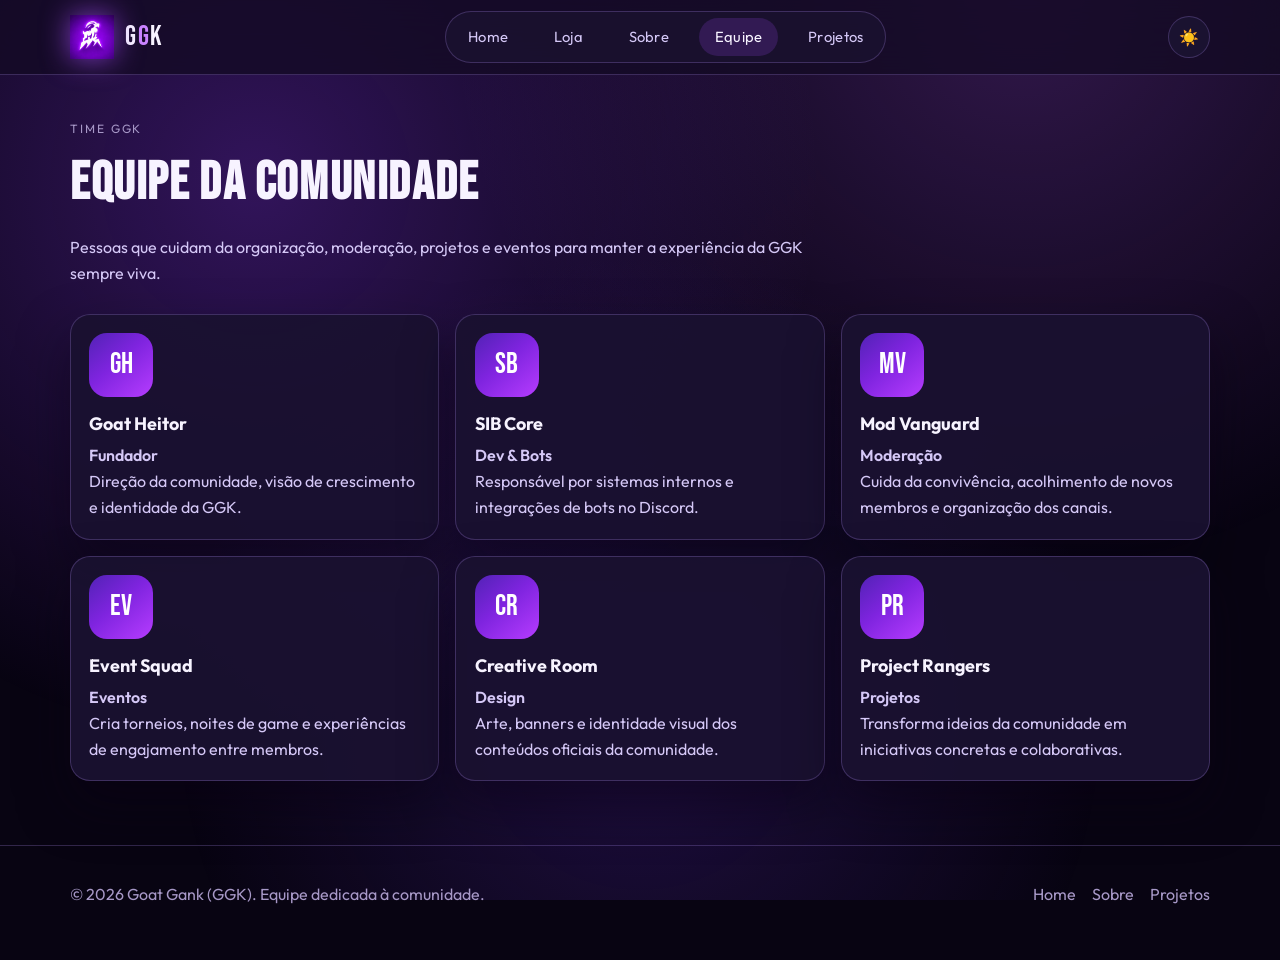
==== equipe.html @ 5a9c979f "Add files via upload" ====
<!doctype html>
<html lang="pt-BR">
  <head>
    <meta charset="UTF-8" />
    <meta name="viewport" content="width=device-width, initial-scale=1.0" />
    <title>Equipe GGK | Liderança e Staff</title>
    <meta name="description" content="Conheça a equipe da Goat Gank e quem mantém a comunidade ativa." />
    <link rel="stylesheet" href="assets/css/styles.css" />
  </head>
  <body>
    <header class="site-header">
      <div class="container top-nav">
        <a class="brand" href="index.html" aria-label="Goat Gank">
          <img class="brand-logo" src="assets/img/ggk-logo.png" alt="Logo GGK" />
          <span class="brand-text">G<span>G</span>K</span>
        </a>
        <nav class="nav-links" aria-label="Navegação principal">
          <a data-nav href="index.html">Home</a>
          <a data-nav href="loja.html">Loja</a>
          <a data-nav href="sobre.html">Sobre</a>
          <a data-nav href="equipe.html">Equipe</a>
          <a data-nav href="projetos.html">Projetos</a>
        </nav>
        <div class="header-actions">
          <button class="theme-toggle" type="button" data-theme-toggle aria-label="Alternar tema"></button>
          <button
            class="menu-toggle"
            type="button"
            data-menu-toggle
            aria-label="Abrir menu"
            aria-expanded="false"
          >
            ☰
          </button>
        </div>
      </div>
      <nav class="container mobile-nav" data-mobile-nav aria-label="Navegação mobile">
        <a data-nav href="index.html">Home</a>
        <a data-nav href="loja.html">Loja</a>
        <a data-nav href="sobre.html">Sobre</a>
        <a data-nav href="equipe.html">Equipe</a>
        <a data-nav href="projetos.html">Projetos</a>
      </nav>
    </header>

    <main>
      <section class="container" data-reveal>
        <span class="eyebrow">Time GGK</span>
        <h1 class="section-title">Equipe da Comunidade</h1>
        <p class="section-lead">
          Pessoas que cuidam da organização, moderação, projetos e eventos para manter a experiência da GGK sempre
          viva.
        </p>
      </section>

      <section class="container" data-reveal>
        <div class="team-grid">
          <article class="team-card">
            <div class="team-avatar">GH</div>
            <h3>Goat Heitor</h3>
            <p class="team-role">Fundador</p>
            <p>Direção da comunidade, visão de crescimento e identidade da GGK.</p>
          </article>
          <article class="team-card">
            <div class="team-avatar">SB</div>
            <h3>SIB Core</h3>
            <p class="team-role">Dev & Bots</p>
            <p>Responsável por sistemas internos e integrações de bots no Discord.</p>
          </article>
          <article class="team-card">
            <div class="team-avatar">MV</div>
            <h3>Mod Vanguard</h3>
            <p class="team-role">Moderação</p>
            <p>Cuida da convivência, acolhimento de novos membros e organização dos canais.</p>
          </article>
          <article class="team-card">
            <div class="team-avatar">EV</div>
            <h3>Event Squad</h3>
            <p class="team-role">Eventos</p>
            <p>Cria torneios, noites de game e experiências de engajamento entre membros.</p>
          </article>
          <article class="team-card">
            <div class="team-avatar">CR</div>
            <h3>Creative Room</h3>
            <p class="team-role">Design</p>
            <p>Arte, banners e identidade visual dos conteúdos oficiais da comunidade.</p>
          </article>
          <article class="team-card">
            <div class="team-avatar">PR</div>
            <h3>Project Rangers</h3>
            <p class="team-role">Projetos</p>
            <p>Transforma ideias da comunidade em iniciativas concretas e colaborativas.</p>
          </article>
        </div>
      </section>
    </main>

    <footer class="footer">
      <div class="container footer-inner">
        <p>© <span data-year></span> Goat Gank (GGK). Equipe dedicada à comunidade.</p>
        <div class="footer-links">
          <a href="index.html">Home</a>
          <a href="sobre.html">Sobre</a>
          <a href="projetos.html">Projetos</a>
        </div>
      </div>
    </footer>

    <script src="assets/js/main.js"></script>
  </body>
</html>
---- assets/css/styles.css ----
@import url("https://fonts.googleapis.com/css2?family=Bebas+Neue&family=Outfit:wght@300;400;500;600;700&display=swap");

:root {
  --font-display: "Bebas Neue", sans-serif;
  --font-body: "Outfit", sans-serif;
  --bg-main: #080412;
  --bg-elevated: #140b24;
  --surface: #1a1230;
  --surface-soft: #20153d;
  --text-main: #f7f3ff;
  --text-soft: #d5c8f7;
  --muted: #a798c7;
  --border: rgba(182, 145, 255, 0.24);
  --accent: #a84bff;
  --accent-strong: #cb85ff;
  --accent-soft: rgba(168, 75, 255, 0.22);
  --hero-gradient: linear-gradient(140deg, #5222b6 0%, #7f24df 45%, #b63cff 100%);
  --bg-gradient: radial-gradient(circle at 20% 20%, rgba(129, 52, 227, 0.35), transparent 45%),
    radial-gradient(circle at 80% 0%, rgba(180, 84, 255, 0.24), transparent 42%),
    radial-gradient(circle at 50% 80%, rgba(65, 31, 133, 0.4), transparent 48%);
  --shadow-main: 0 24px 50px rgba(9, 2, 20, 0.5);
  --discord: #8f3fff;
  --discord-text: #ffffff;
}

:root[data-theme="light"] {
  --bg-main: #f4f0ff;
  --bg-elevated: #ffffff;
  --surface: #fbf9ff;
  --surface-soft: #f1e9ff;
  --text-main: #241240;
  --text-soft: #4e3578;
  --muted: #73579f;
  --border: rgba(122, 76, 190, 0.25);
  --accent: #6f2ed8;
  --accent-strong: #8d48f1;
  --accent-soft: rgba(118, 50, 220, 0.16);
  --hero-gradient: linear-gradient(145deg, #6330cf 0%, #8a4cf1 50%, #b777ff 100%);
  --bg-gradient: radial-gradient(circle at 15% 15%, rgba(181, 128, 255, 0.38), transparent 50%),
    radial-gradient(circle at 85% 10%, rgba(142, 83, 227, 0.28), transparent 42%),
    radial-gradient(circle at 50% 90%, rgba(160, 110, 244, 0.18), transparent 45%);
  --shadow-main: 0 22px 40px rgba(105, 62, 173, 0.16);
  --discord: #7030da;
  --discord-text: #ffffff;
}

*,
*::before,
*::after {
  box-sizing: border-box;
}

html,
body {
  margin: 0;
  min-height: 100%;
}

html {
  scroll-behavior: smooth;
}

body {
  font-family: var(--font-body);
  color: var(--text-main);
  background: var(--bg-main);
  line-height: 1.6;
  transition: background 0.3s ease, color 0.3s ease;
  position: relative;
  overflow-x: hidden;
}

body::before,
body::after {
  content: "";
  position: fixed;
  inset: 0;
  pointer-events: none;
}

body::before {
  background: var(--bg-gradient);
  z-index: -2;
}

body::after {
  background-image: linear-gradient(rgba(255, 255, 255, 0.02) 1px, transparent 1px),
    linear-gradient(90deg, rgba(255, 255, 255, 0.02) 1px, transparent 1px);
  background-size: 28px 28px;
  opacity: 0.16;
  z-index: -1;
}

a {
  color: inherit;
  text-decoration: none;
}

.container {
  width: min(1140px, 92vw);
  margin: 0 auto;
}

.site-header {
  position: sticky;
  top: 0;
  z-index: 50;
  backdrop-filter: blur(18px);
  background: color-mix(in oklab, var(--bg-elevated), transparent 22%);
  border-bottom: 1px solid var(--border);
}

.top-nav {
  display: flex;
  align-items: center;
  justify-content: space-between;
  min-height: 74px;
  gap: 1rem;
}

.brand {
  display: inline-flex;
  align-items: center;
  gap: 0.7rem;
}

.brand-logo {
  width: 44px;
  height: 44px;
  object-fit: contain;
  filter: drop-shadow(0 0 14px color-mix(in srgb, var(--accent), transparent 30%));
}

.brand-text {
  font-family: var(--font-display);
  font-size: 1.75rem;
  line-height: 1;
  letter-spacing: 0.05em;
}

.brand-text span {
  color: var(--accent-strong);
}

.nav-links {
  display: inline-flex;
  align-items: center;
  gap: 0.85rem;
  padding: 0.35rem;
  background: color-mix(in oklab, var(--surface), transparent 15%);
  border: 1px solid var(--border);
  border-radius: 999px;
}

.nav-links a {
  padding: 0.48rem 1rem;
  border-radius: 999px;
  font-size: 0.92rem;
  letter-spacing: 0.02em;
  color: var(--text-soft);
  transition: background 0.2s ease, color 0.2s ease;
}

.nav-links a:hover,
.nav-links a.current {
  background: color-mix(in oklab, var(--accent-soft), transparent 18%);
  color: var(--text-main);
}

.header-actions {
  display: inline-flex;
  align-items: center;
  gap: 0.6rem;
}

.theme-toggle,
.menu-toggle {
  border: 1px solid var(--border);
  background: var(--surface);
  color: var(--text-main);
  width: 42px;
  height: 42px;
  border-radius: 50%;
  display: grid;
  place-items: center;
  cursor: pointer;
  transition: transform 0.2s ease, border-color 0.2s ease;
  font-size: 1rem;
}

.theme-toggle:hover,
.menu-toggle:hover {
  transform: translateY(-2px);
  border-color: color-mix(in srgb, var(--accent), white 12%);
}

.menu-toggle {
  display: none;
}

.mobile-nav {
  display: none;
  padding: 0.7rem 0 1rem;
  border-top: 1px solid var(--border);
}

.mobile-nav a {
  display: block;
  padding: 0.6rem 0.2rem;
  color: var(--text-soft);
}

main {
  padding: 2.5rem 0 4rem;
}

.hero {
  display: grid;
  grid-template-columns: 1.05fr 0.95fr;
  gap: 2rem;
  align-items: center;
  padding: 3.2rem 0 2rem;
}

.eyebrow {
  text-transform: uppercase;
  letter-spacing: 0.16em;
  font-size: 0.75rem;
  color: var(--muted);
}

.hero h1 {
  font-family: var(--font-display);
  font-size: clamp(3rem, 8vw, 5.8rem);
  margin: 0.4rem 0 0.65rem;
  line-height: 0.96;
  letter-spacing: 0.03em;
}

.hero h1 span {
  background: var(--hero-gradient);
  -webkit-background-clip: text;
  background-clip: text;
  color: transparent;
}

.hero p {
  color: var(--text-soft);
  max-width: 52ch;
}

.hero-cta {
  margin-top: 1.5rem;
  display: flex;
  flex-wrap: wrap;
  gap: 0.9rem;
  align-items: center;
}

.cta-primary,
.cta-secondary {
  border: 0;
  cursor: pointer;
  font-family: inherit;
  border-radius: 999px;
  padding: 0.78rem 1.3rem;
  font-weight: 600;
  letter-spacing: 0.03em;
  transition: transform 0.2s ease, box-shadow 0.3s ease, background 0.2s ease;
}

.cta-primary {
  background: linear-gradient(140deg, var(--discord), color-mix(in srgb, var(--discord), white 18%));
  color: var(--discord-text);
  box-shadow: 0 0 0 rgba(162, 95, 255, 0.3);
  animation: pulseGlow 2.2s ease-in-out infinite;
}

.cta-primary:hover {
  transform: translateY(-2px);
}

.cta-secondary {
  background: var(--surface);
  color: var(--text-main);
  border: 1px solid var(--border);
}

.cta-secondary:hover {
  transform: translateY(-2px);
  border-color: color-mix(in srgb, var(--accent), white 12%);
}

@keyframes pulseGlow {
  0%,
  100% {
    box-shadow: 0 0 0 rgba(175, 106, 255, 0.35), 0 0 0 rgba(175, 106, 255, 0.2);
  }
  60% {
    box-shadow: 0 0 24px rgba(175, 106, 255, 0.52), 0 0 52px rgba(175, 106, 255, 0.24);
  }
}

.hero-logo-stage {
  position: relative;
  border-radius: 24px;
  background: linear-gradient(150deg, rgba(71, 30, 145, 0.75), rgba(129, 49, 224, 0.45));
  border: 1px solid var(--border);
  min-height: 360px;
  display: grid;
  place-items: center;
  box-shadow: var(--shadow-main);
  overflow: hidden;
}

.hero-logo-stage::before {
  content: "";
  position: absolute;
  width: 150%;
  height: 150%;
  inset: -25%;
  background: conic-gradient(from 190deg, transparent, rgba(188, 125, 255, 0.2), transparent 42%);
  animation: spinGradient 18s linear infinite;
}

@keyframes spinGradient {
  to {
    transform: rotate(1turn);
  }
}

.hero-logo {
  position: relative;
  width: min(380px, 78%);
  object-fit: contain;
  z-index: 2;
  filter: drop-shadow(0 0 26px rgba(209, 154, 255, 0.65));
}

.section-title {
  font-family: var(--font-display);
  font-size: clamp(2rem, 6vw, 3.3rem);
  margin: 0;
  letter-spacing: 0.03em;
}

.section-lead {
  margin-top: 0.65rem;
  color: var(--text-soft);
  max-width: 68ch;
}

.feature-grid,
.stats-grid,
.team-grid,
.shop-grid,
.project-grid {
  margin-top: 1.7rem;
  display: grid;
  gap: 1rem;
}

.feature-grid {
  grid-template-columns: repeat(3, minmax(0, 1fr));
}

.stats-grid {
  grid-template-columns: repeat(4, minmax(0, 1fr));
}

.shop-grid {
  grid-template-columns: repeat(4, minmax(0, 1fr));
}

.card,
.stat-card,
.team-card,
.shop-card,
.project-card,
.highlight-box {
  background: color-mix(in oklab, var(--surface), transparent 6%);
  border: 1px solid var(--border);
  border-radius: 20px;
  padding: 1.15rem;
  box-shadow: var(--shadow-main);
}

.card h3,
.project-card h3,
.team-card h3,
.shop-card h3 {
  margin: 0 0 0.3rem;
  font-size: 1.12rem;
}

.card p,
.project-card p,
.team-card p,
.shop-card p {
  margin: 0;
  color: var(--text-soft);
}

.card-tag,
.pill {
  display: inline-flex;
  align-items: center;
  padding: 0.2rem 0.65rem;
  border-radius: 999px;
  font-size: 0.72rem;
  text-transform: uppercase;
  letter-spacing: 0.09em;
  border: 1px solid var(--border);
  color: var(--text-soft);
}

.stat-card strong {
  display: block;
  font-family: var(--font-display);
  font-size: 2rem;
  line-height: 1;
  letter-spacing: 0.02em;
}

.stat-card span {
  color: var(--text-soft);
}

.split {
  display: grid;
  gap: 1.4rem;
  grid-template-columns: 1.1fr 0.9fr;
  align-items: center;
}

.image-box {
  border-radius: 20px;
  border: 1px solid var(--border);
  overflow: hidden;
  min-height: 280px;
  background: var(--surface-soft);
}

.image-box img {
  width: 100%;
  height: 100%;
  object-fit: cover;
  display: block;
}

.footer {
  border-top: 1px solid var(--border);
  padding: 1.2rem 0 2.3rem;
  color: var(--muted);
}

.footer-inner {
  display: flex;
  gap: 1rem;
  justify-content: space-between;
  align-items: center;
  flex-wrap: wrap;
}

.footer-links {
  display: flex;
  align-items: center;
  gap: 1rem;
}

.shop-controls {
  margin-top: 1.3rem;
  display: grid;
  grid-template-columns: 1fr auto;
  gap: 0.8rem;
}

.search-input {
  width: 100%;
  border: 1px solid var(--border);
  background: var(--surface);
  color: var(--text-main);
  border-radius: 12px;
  padding: 0.8rem 0.9rem;
  font: inherit;
}

.category-filters {
  display: flex;
  gap: 0.55rem;
  flex-wrap: wrap;
  justify-content: flex-end;
}

.filter-btn {
  border: 1px solid var(--border);
  background: var(--surface);
  color: var(--text-soft);
  border-radius: 999px;
  padding: 0.45rem 0.85rem;
  font: inherit;
  cursor: pointer;
}

.filter-btn.active,
.filter-btn:hover {
  background: var(--accent-soft);
  color: var(--text-main);
}

.shop-card {
  display: grid;
  gap: 0.8rem;
}

.shop-preview {
  background: var(--surface-soft);
  border-radius: 12px;
  min-height: 140px;
  display: grid;
  place-items: center;
  font-family: var(--font-display);
  font-size: 2.2rem;
  letter-spacing: 0.04em;
  border: 1px dashed var(--border);
}

.shop-price {
  font-weight: 700;
  color: var(--accent-strong);
}

.shop-meta {
  display: flex;
  align-items: center;
  justify-content: space-between;
  gap: 0.8rem;
}

.muted-line {
  color: var(--muted);
  font-size: 0.92rem;
}

.about-grid {
  margin-top: 1.6rem;
  display: grid;
  grid-template-columns: repeat(3, minmax(0, 1fr));
  gap: 1rem;
}

.about-item strong {
  font-family: var(--font-display);
  letter-spacing: 0.04em;
  font-size: 1.7rem;
}

.timeline {
  margin-top: 1.6rem;
  border-left: 2px solid var(--border);
  padding-left: 1rem;
  display: grid;
  gap: 1rem;
}

.timeline article {
  position: relative;
}

.timeline article::before {
  content: "";
  width: 10px;
  height: 10px;
  border-radius: 50%;
  background: var(--accent-strong);
  position: absolute;
  left: -1.33rem;
  top: 0.35rem;
}

.team-grid {
  grid-template-columns: repeat(3, minmax(0, 1fr));
}

.team-avatar {
  width: 64px;
  height: 64px;
  border-radius: 18px;
  display: grid;
  place-items: center;
  font-family: var(--font-display);
  font-size: 1.8rem;
  background: var(--hero-gradient);
  color: #fff;
  margin-bottom: 0.8rem;
}

.team-role {
  color: var(--accent-strong);
  font-weight: 600;
}

.project-grid {
  grid-template-columns: repeat(2, minmax(0, 1fr));
}

.project-cover {
  margin: -1.15rem -1.15rem 0.8rem;
  border-radius: 20px 20px 10px 10px;
  overflow: hidden;
  border-bottom: 1px solid var(--border);
}

.project-cover img {
  width: 100%;
  display: block;
  object-fit: cover;
  min-height: 190px;
}

.project-actions {
  margin-top: 1rem;
  display: flex;
  flex-wrap: wrap;
  gap: 0.6rem;
}

.ghost-link {
  display: inline-flex;
  align-items: center;
  gap: 0.35rem;
  padding: 0.48rem 0.8rem;
  border-radius: 999px;
  border: 1px solid var(--border);
  color: var(--text-soft);
}

.ghost-link:hover {
  background: var(--accent-soft);
  color: var(--text-main);
}

.project-tabs {
  margin-top: 1.2rem;
  display: flex;
  flex-wrap: wrap;
  gap: 0.6rem;
}

.tab-btn {
  border-radius: 999px;
  border: 1px solid var(--border);
  background: var(--surface);
  color: var(--text-soft);
  padding: 0.5rem 0.9rem;
  cursor: pointer;
}

.tab-btn.active,
.tab-btn:hover {
  background: var(--accent-soft);
  color: var(--text-main);
}

.tab-panel {
  margin-top: 0.9rem;
  display: none;
}

.tab-panel.active {
  display: block;
}

[data-reveal] {
  opacity: 0;
  transform: translateY(18px);
  transition: opacity 0.55s ease, transform 0.55s ease;
}

[data-reveal].visible {
  opacity: 1;
  transform: translateY(0);
}

@media (max-width: 960px) {
  .hero,
  .split,
  .feature-grid,
  .team-grid,
  .project-grid,
  .about-grid {
    grid-template-columns: 1fr;
  }

  .stats-grid {
    grid-template-columns: repeat(2, minmax(0, 1fr));
  }

  .shop-grid {
    grid-template-columns: repeat(2, minmax(0, 1fr));
  }
}

@media (max-width: 760px) {
  .nav-links {
    display: none;
  }

  .menu-toggle {
    display: grid;
  }

  .mobile-nav.show {
    display: block;
  }

  .shop-controls {
    grid-template-columns: 1fr;
  }

  .category-filters {
    justify-content: flex-start;
  }

  .shop-grid,
  .stats-grid {
    grid-template-columns: 1fr;
  }

  .hero {
    padding-top: 2.3rem;
  }

  .hero-logo-stage {
    min-height: 300px;
  }
}
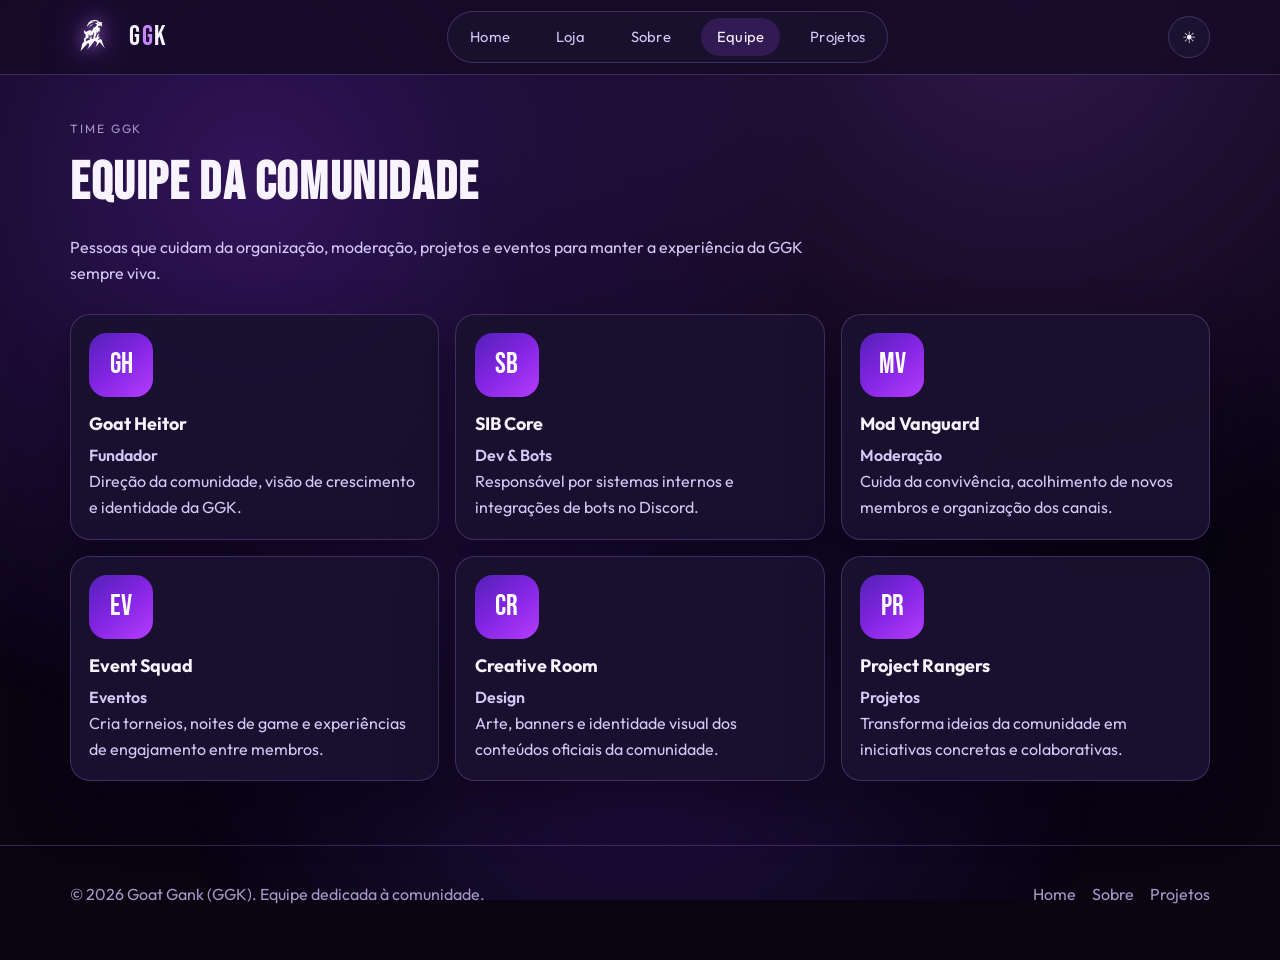
==== commit 30023c6b: "update 1.3" ====
--- a/equipe.html
+++ b/equipe.html
@@ -11,7 +11,7 @@
     <header class="site-header">
       <div class="container top-nav">
         <a class="brand" href="index.html" aria-label="Goat Gank">
-          <img class="brand-logo" src="assets/img/ggk-logo.png" alt="Logo GGK" />
+          <img class="brand-logo" src="assets/img/ggk-logosemfundo.png" alt="Logo GGK" />
           <span class="brand-text">G<span>G</span>K</span>
         </a>
         <nav class="nav-links" aria-label="Navegação principal">
--- a/assets/css/styles.css
+++ b/assets/css/styles.css
@@ -125,10 +125,21 @@
 }
 
 .brand-logo {
-  width: 44px;
-  height: 44px;
+  width: 48px;
+  height: 48px;
   object-fit: contain;
-  filter: drop-shadow(0 0 14px color-mix(in srgb, var(--accent), transparent 30%));
+  filter: drop-shadow(0 0 8px rgba(188, 122, 255, 0.75)) drop-shadow(0 0 18px rgba(168, 75, 255, 0.56));
+  animation: brandGlow 3.2s ease-in-out infinite;
+}
+
+@keyframes brandGlow {
+  0%,
+  100% {
+    filter: drop-shadow(0 0 8px rgba(188, 122, 255, 0.72)) drop-shadow(0 0 18px rgba(168, 75, 255, 0.5));
+  }
+  50% {
+    filter: drop-shadow(0 0 10px rgba(198, 138, 255, 0.85)) drop-shadow(0 0 24px rgba(175, 95, 255, 0.7));
+  }
 }
 
 .brand-text {
@@ -303,24 +314,19 @@
 
 .hero-logo-stage {
   position: relative;
-  border-radius: 24px;
-  background: linear-gradient(150deg, rgba(71, 30, 145, 0.75), rgba(129, 49, 224, 0.45));
-  border: 1px solid var(--border);
-  min-height: 360px;
-  display: grid;
-  place-items: center;
-  box-shadow: var(--shadow-main);
-  overflow: hidden;
+  border-radius: 20px;
+  background: transparent;
+  border: 0;
+  min-height: 0;
+  display: flex;
+  align-items: center;
+  justify-content: center;
+  box-shadow: none;
+  overflow: visible;
 }
 
 .hero-logo-stage::before {
-  content: "";
-  position: absolute;
-  width: 150%;
-  height: 150%;
-  inset: -25%;
-  background: conic-gradient(from 190deg, transparent, rgba(188, 125, 255, 0.2), transparent 42%);
-  animation: spinGradient 18s linear infinite;
+  content: none;
 }
 
 @keyframes spinGradient {
@@ -330,11 +336,16 @@
 }
 
 .hero-logo {
+  display: block;
   position: relative;
-  width: min(380px, 78%);
+  width: min(420px, 100%);
   object-fit: contain;
-  z-index: 2;
-  filter: drop-shadow(0 0 26px rgba(209, 154, 255, 0.65));
+  z-index: 1;
+  border-radius: 18px;
+  border: 1px solid var(--border);
+  background: color-mix(in oklab, var(--surface), transparent 8%);
+  box-shadow: var(--shadow-main);
+  filter: none;
 }
 
 .section-title {
@@ -426,6 +437,37 @@
   color: var(--text-soft);
 }
 
+.online-card strong {
+  display: flex;
+  align-items: center;
+  gap: 0.45rem;
+}
+
+.online-card strong::before {
+  content: "";
+  width: 0.62rem;
+  height: 0.62rem;
+  border-radius: 50%;
+  flex: 0 0 auto;
+  background: #33ff7a;
+  box-shadow: 0 0 12px rgba(51, 255, 122, 0.9), 0 0 24px rgba(51, 255, 122, 0.45);
+  animation: onlinePulse 1.8s ease-in-out infinite;
+}
+
+@keyframes onlinePulse {
+  0%,
+  100% {
+    transform: scale(1);
+    opacity: 0.88;
+  }
+
+  50% {
+    transform: scale(1.18);
+    opacity: 1;
+    box-shadow: 0 0 14px rgba(51, 255, 122, 0.95), 0 0 30px rgba(51, 255, 122, 0.55);
+  }
+}
+
 .split {
   display: grid;
   gap: 1.4rem;
@@ -540,6 +582,18 @@
 .muted-line {
   color: var(--muted);
   font-size: 0.92rem;
+}
+
+.server-status {
+  margin-top: 0.7rem;
+}
+
+.server-note {
+  margin-top: 0.95rem;
+}
+
+.server-note.is-error {
+  color: #ff9bb2;
 }
 
 .about-grid {
@@ -601,7 +655,7 @@
 }
 
 .project-grid {
-  grid-template-columns: repeat(2, minmax(0, 1fr));
+  grid-template-columns: repeat(3, minmax(0, 1fr));
 }
 
 .project-cover {
@@ -680,6 +734,12 @@
 [data-reveal].visible {
   opacity: 1;
   transform: translateY(0);
+}
+
+@media (max-width: 1200px) {
+  .project-grid {
+    grid-template-columns: repeat(2, minmax(0, 1fr));
+  }
 }
 
 @media (max-width: 960px) {
@@ -732,6 +792,10 @@
   }
 
   .hero-logo-stage {
-    min-height: 300px;
-  }
-}
+    min-height: 0;
+  }
+
+  .hero-logo {
+    width: min(360px, 92%);
+  }
+}
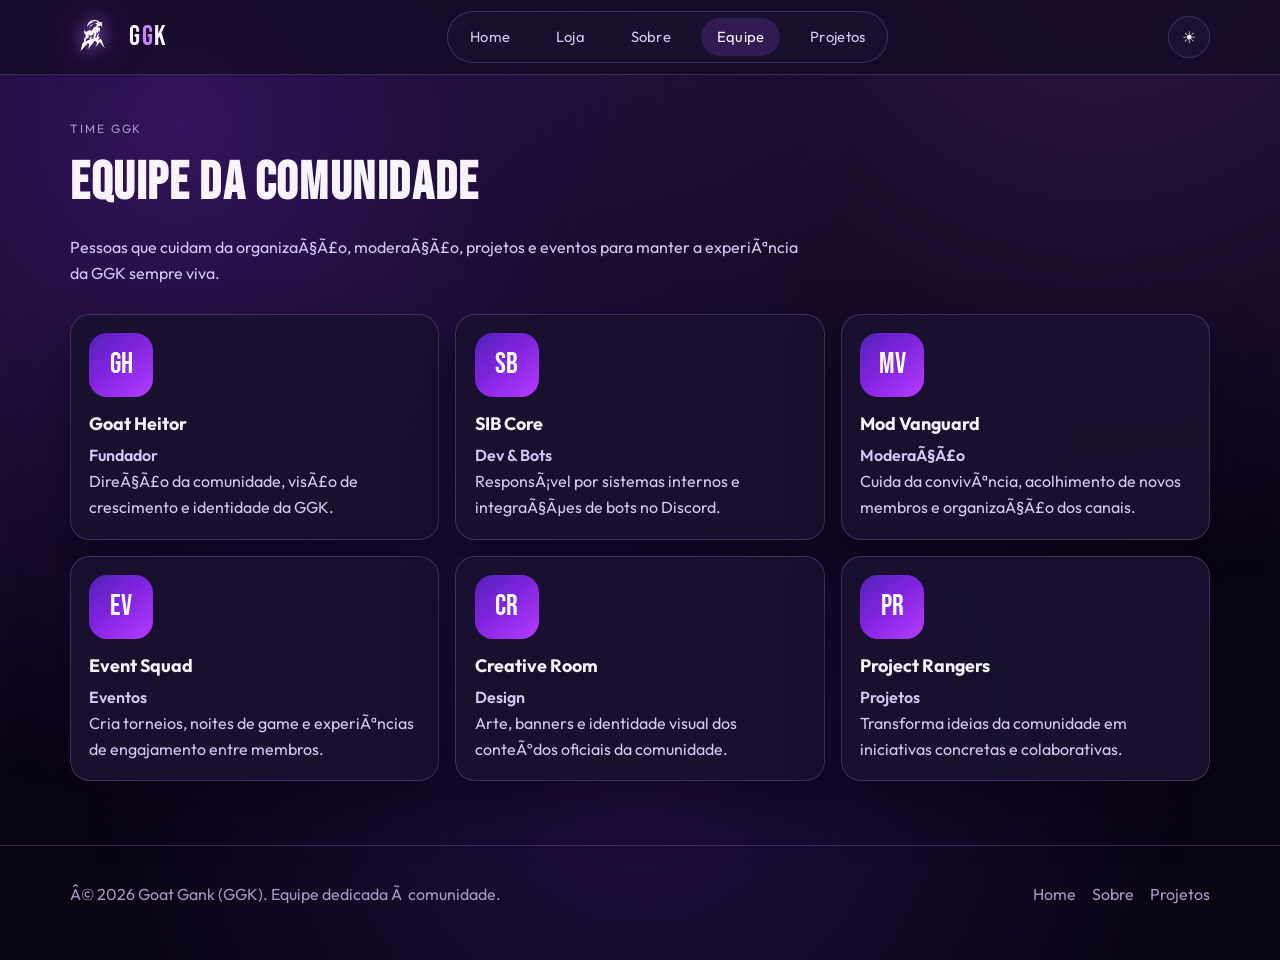
==== commit 719e6015: "Add files via upload" ====
--- a/equipe.html
+++ b/equipe.html
@@ -1,10 +1,14 @@
-<!doctype html>
+﻿<!doctype html>
 <html lang="pt-BR">
   <head>
     <meta charset="UTF-8" />
     <meta name="viewport" content="width=device-width, initial-scale=1.0" />
-    <title>Equipe GGK | Liderança e Staff</title>
-    <meta name="description" content="Conheça a equipe da Goat Gank e quem mantém a comunidade ativa." />
+    <title>Equipe GGK | LideranÃ§a e Staff</title>
+    <meta property="og:title" content="GGK | We Are Goat" />
+    <meta property="og:description" content="Goat Gank (GGK): comunidade de amigos e games no Discord." />
+    <meta property="og:type" content="website" />
+    <meta property="og:image" content="assets/img/ggk-logosemfundo.png" />
+    <meta name="description" content="ConheÃ§a a equipe da Goat Gank e quem mantÃ©m a comunidade ativa." />
     <link rel="stylesheet" href="assets/css/styles.css" />
   </head>
   <body>
@@ -14,7 +18,7 @@
           <img class="brand-logo" src="assets/img/ggk-logosemfundo.png" alt="Logo GGK" />
           <span class="brand-text">G<span>G</span>K</span>
         </a>
-        <nav class="nav-links" aria-label="Navegação principal">
+        <nav class="nav-links" aria-label="NavegaÃ§Ã£o principal">
           <a data-nav href="index.html">Home</a>
           <a data-nav href="loja.html">Loja</a>
           <a data-nav href="sobre.html">Sobre</a>
@@ -30,11 +34,11 @@
             aria-label="Abrir menu"
             aria-expanded="false"
           >
-            ☰
+            â˜°
           </button>
         </div>
       </div>
-      <nav class="container mobile-nav" data-mobile-nav aria-label="Navegação mobile">
+      <nav class="container mobile-nav" data-mobile-nav aria-label="NavegaÃ§Ã£o mobile">
         <a data-nav href="index.html">Home</a>
         <a data-nav href="loja.html">Loja</a>
         <a data-nav href="sobre.html">Sobre</a>
@@ -48,7 +52,7 @@
         <span class="eyebrow">Time GGK</span>
         <h1 class="section-title">Equipe da Comunidade</h1>
         <p class="section-lead">
-          Pessoas que cuidam da organização, moderação, projetos e eventos para manter a experiência da GGK sempre
+          Pessoas que cuidam da organizaÃ§Ã£o, moderaÃ§Ã£o, projetos e eventos para manter a experiÃªncia da GGK sempre
           viva.
         </p>
       </section>
@@ -59,31 +63,31 @@
             <div class="team-avatar">GH</div>
             <h3>Goat Heitor</h3>
             <p class="team-role">Fundador</p>
-            <p>Direção da comunidade, visão de crescimento e identidade da GGK.</p>
+            <p>DireÃ§Ã£o da comunidade, visÃ£o de crescimento e identidade da GGK.</p>
           </article>
           <article class="team-card">
             <div class="team-avatar">SB</div>
             <h3>SIB Core</h3>
             <p class="team-role">Dev & Bots</p>
-            <p>Responsável por sistemas internos e integrações de bots no Discord.</p>
+            <p>ResponsÃ¡vel por sistemas internos e integraÃ§Ãµes de bots no Discord.</p>
           </article>
           <article class="team-card">
             <div class="team-avatar">MV</div>
             <h3>Mod Vanguard</h3>
-            <p class="team-role">Moderação</p>
-            <p>Cuida da convivência, acolhimento de novos membros e organização dos canais.</p>
+            <p class="team-role">ModeraÃ§Ã£o</p>
+            <p>Cuida da convivÃªncia, acolhimento de novos membros e organizaÃ§Ã£o dos canais.</p>
           </article>
           <article class="team-card">
             <div class="team-avatar">EV</div>
             <h3>Event Squad</h3>
             <p class="team-role">Eventos</p>
-            <p>Cria torneios, noites de game e experiências de engajamento entre membros.</p>
+            <p>Cria torneios, noites de game e experiÃªncias de engajamento entre membros.</p>
           </article>
           <article class="team-card">
             <div class="team-avatar">CR</div>
             <h3>Creative Room</h3>
             <p class="team-role">Design</p>
-            <p>Arte, banners e identidade visual dos conteúdos oficiais da comunidade.</p>
+            <p>Arte, banners e identidade visual dos conteÃºdos oficiais da comunidade.</p>
           </article>
           <article class="team-card">
             <div class="team-avatar">PR</div>
@@ -97,7 +101,7 @@
 
     <footer class="footer">
       <div class="container footer-inner">
-        <p>© <span data-year></span> Goat Gank (GGK). Equipe dedicada à comunidade.</p>
+        <p>Â© <span data-year></span> Goat Gank (GGK). Equipe dedicada Ã  comunidade.</p>
         <div class="footer-links">
           <a href="index.html">Home</a>
           <a href="sobre.html">Sobre</a>
@@ -106,6 +110,15 @@
       </div>
     </footer>
 
+
+    <button class="back-to-top" data-back-to-top aria-label="Voltar ao topo">
+      <svg width="24" height="24" viewBox="0 0 24 24" fill="none" stroke="currentColor" stroke-width="2" stroke-linecap="round" stroke-linejoin="round">
+        <path d="M12 19V5M5 12l7-7 7 7"/>
+      </svg>
+    </button>
+
     <script src="assets/js/main.js"></script>
   </body>
 </html>
+
+
--- a/assets/css/styles.css
+++ b/assets/css/styles.css
@@ -74,21 +74,44 @@
 body::after {
   content: "";
   position: fixed;
-  inset: 0;
   pointer-events: none;
 }
 
 body::before {
+  inset: -10%;
   background: var(--bg-gradient);
   z-index: -2;
+  animation: driftBackground 24s ease-in-out infinite;
 }
 
 body::after {
+  inset: 0;
   background-image: linear-gradient(rgba(255, 255, 255, 0.02) 1px, transparent 1px),
     linear-gradient(90deg, rgba(255, 255, 255, 0.02) 1px, transparent 1px);
   background-size: 28px 28px;
   opacity: 0.16;
   z-index: -1;
+  animation: gridMove 30s linear infinite;
+}
+
+@keyframes driftBackground {
+  0% {
+    transform: translate(0, 0) scale(1);
+  }
+  33% {
+    transform: translate(-2%, 3%) scale(1.05);
+  }
+  66% {
+    transform: translate(2%, -2%) scale(1.02);
+  }
+  100% {
+    transform: translate(0, 0) scale(1);
+  }
+}
+
+@keyframes gridMove {
+  0% { background-position: 0 0; }
+  100% { background-position: 28px 28px; }
 }
 
 a {
@@ -799,3 +822,186 @@
     width: min(360px, 92%);
   }
 }
+/* --- NOVAS MELHORIAS --- */
+
+/* Acessibilidade */
+:focus-visible {
+  outline: 2px solid var(--accent-strong);
+  outline-offset: 2px;
+}
+
+/* Modal Global */
+.modal-overlay {
+  position: fixed;
+  inset: 0;
+  background: rgba(8, 4, 18, 0.85);
+  backdrop-filter: blur(8px);
+  z-index: 100;
+  display: flex;
+  align-items: center;
+  justify-content: center;
+  padding: 1rem;
+  opacity: 0;
+  pointer-events: none;
+  transition: opacity 0.3s ease;
+}
+.modal-overlay.active {
+  opacity: 1;
+  pointer-events: auto;
+}
+.modal-content {
+  background: var(--surface);
+  border: 1px solid var(--border);
+  border-radius: 20px;
+  width: 100%;
+  max-width: 500px;
+  padding: 2rem;
+  position: relative;
+  transform: translateY(20px);
+  transition: transform 0.3s ease;
+  box-shadow: var(--shadow-main);
+}
+.modal-overlay.active .modal-content {
+  transform: translateY(0);
+}
+.modal-close {
+  position: absolute;
+  top: 1rem;
+  right: 1rem;
+  background: transparent;
+  border: none;
+  color: var(--text-soft);
+  font-size: 1.5rem;
+  cursor: pointer;
+  transition: color 0.2s;
+}
+.modal-close:hover {
+  color: var(--text-main);
+}
+
+/* Galeria de Memórias */
+.gallery-grid {
+  display: grid;
+  grid-template-columns: repeat(auto-fill, minmax(250px, 1fr));
+  gap: 1rem;
+  margin-top: 1.5rem;
+}
+.gallery-item {
+  border-radius: 16px;
+  overflow: hidden;
+  border: 1px solid var(--border);
+  aspect-ratio: 4/3;
+}
+.gallery-item img {
+  width: 100%;
+  height: 100%;
+  object-fit: cover;
+  transition: transform 0.3s ease;
+}
+.gallery-item:hover img {
+  transform: scale(1.05);
+}
+
+/* Depoimentos */
+.testimonial-grid {
+  display: grid;
+  grid-template-columns: repeat(auto-fit, minmax(280px, 1fr));
+  gap: 1rem;
+  margin-top: 1.5rem;
+}
+.testimonial-card {
+  padding: 1.5rem;
+  border-radius: 20px;
+  background: color-mix(in oklab, var(--surface), transparent 6%);
+  border: 1px solid var(--border);
+  display: flex;
+  flex-direction: column;
+  gap: 1rem;
+}
+.testimonial-text {
+  font-style: italic;
+  color: var(--text-soft);
+}
+.testimonial-author {
+  display: flex;
+  align-items: center;
+  gap: 0.8rem;
+  margin-top: auto;
+}
+.testimonial-avatar {
+  width: 40px;
+  height: 40px;
+  border-radius: 50%;
+  background: var(--accent-soft);
+  display: grid;
+  place-items: center;
+  font-family: var(--font-display);
+  color: var(--text-main);
+}
+
+/* Últimas Notícias */
+.news-list {
+  display: flex;
+  flex-direction: column;
+  gap: 1rem;
+  margin-top: 1.5rem;
+}
+.news-item {
+  display: flex;
+  align-items: center;
+  gap: 1rem;
+  padding: 1rem;
+  border-radius: 16px;
+  background: color-mix(in oklab, var(--surface), transparent 6%);
+  border: 1px solid var(--border);
+  transition: transform 0.2s ease;
+}
+.news-item:hover {
+  transform: translateX(5px);
+}
+.news-date {
+  font-family: var(--font-display);
+  color: var(--accent-strong);
+  font-size: 1.2rem;
+  min-width: 60px;
+}
+
+/* Botão Voltar ao Topo */
+.back-to-top {
+  position: fixed;
+  bottom: 2rem;
+  right: 2rem;
+  width: 50px;
+  height: 50px;
+  border-radius: 50%;
+  background: var(--accent);
+  color: white;
+  border: none;
+  cursor: pointer;
+  display: grid;
+  place-items: center;
+  opacity: 0;
+  transform: translateY(20px);
+  pointer-events: none;
+  transition: opacity 0.3s ease, transform 0.3s ease, background 0.3s ease;
+  z-index: 90;
+  box-shadow: 0 4px 12px rgba(0,0,0,0.3);
+}
+.back-to-top.visible {
+  opacity: 1;
+  transform: translateY(0);
+  pointer-events: auto;
+}
+.back-to-top:hover {
+  background: var(--accent-strong);
+}
+
+/* Easter Egg GOAT */
+.goat-mode {
+  animation: rainbowHue 5s linear infinite;
+}
+@keyframes rainbowHue {
+  0% { filter: hue-rotate(0deg); }
+  100% { filter: hue-rotate(360deg); }
+}
+
